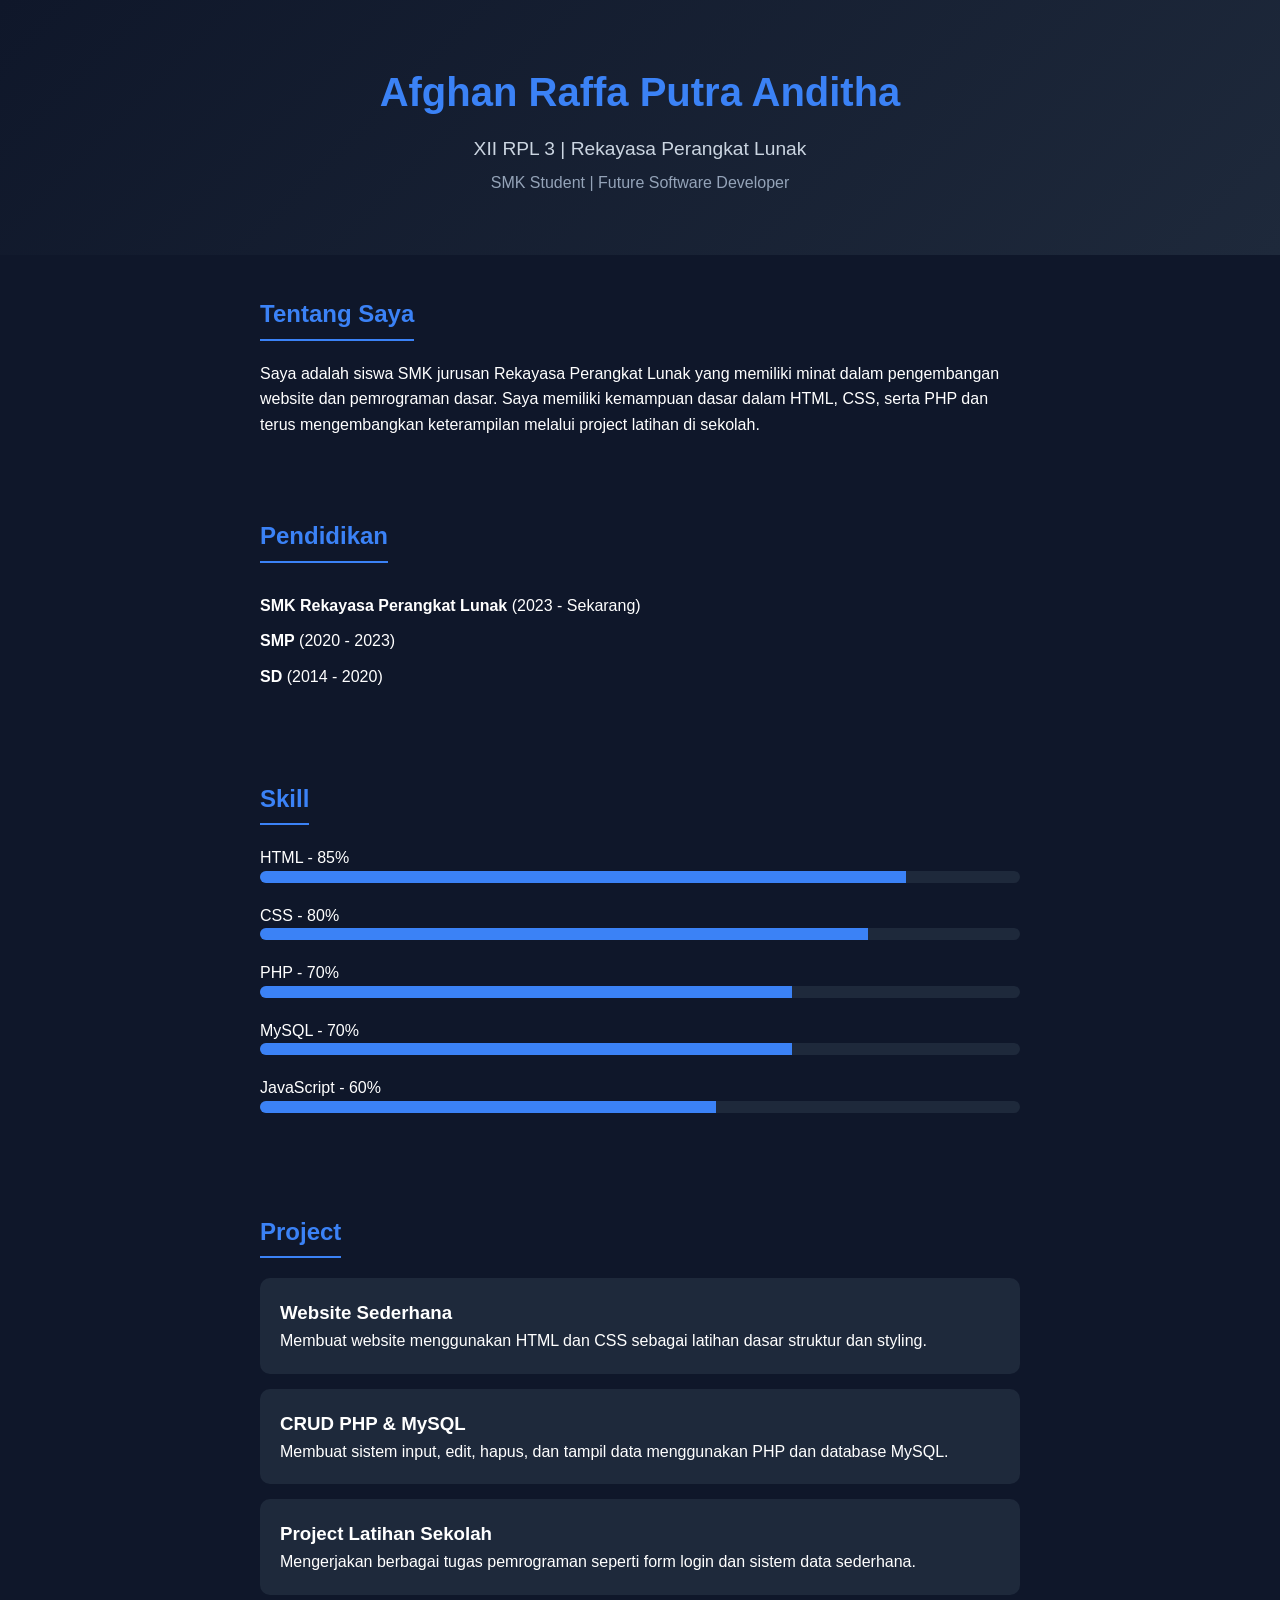
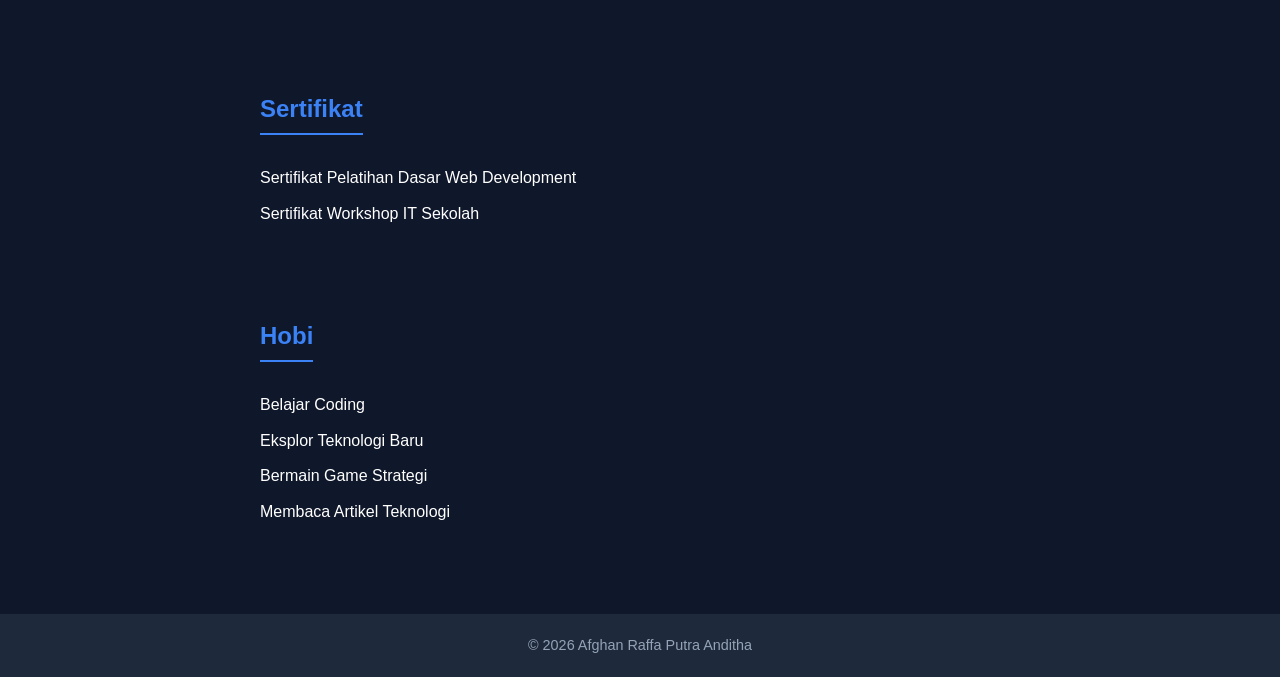
==== index.html @ 630cbb21 "initial commit" ====
<!DOCTYPE html>
<html lang="id">
<head>
    <meta charset="UTF-8">
    <meta name="viewport" content="width=device-width, initial-scale=1.0">
    <title>CV - Afghan Raffa Putra Anditha</title>
    <link rel="stylesheet" href="style.css">
</head>
<body>

    <!-- HERO SECTION -->
    <section class="hero">
        <h1>Afghan Raffa Putra Anditha</h1>
        <p class="subtitle">XII RPL 3 | Rekayasa Perangkat Lunak</p>
        <p class="tagline">SMK Student | Future Software Developer</p>
    </section>

    <!-- PROFIL -->
    <section class="section">
        <h2>Tentang Saya</h2>
        <p>
            Saya adalah siswa SMK jurusan Rekayasa Perangkat Lunak yang memiliki minat 
            dalam pengembangan website dan pemrograman dasar. Saya memiliki kemampuan 
            dasar dalam HTML, CSS, serta PHP dan terus mengembangkan keterampilan 
            melalui project latihan di sekolah.
        </p>
    </section>

    <!-- PENDIDIKAN -->
    <section class="section">
        <h2>Pendidikan</h2>
        <ul class="list">
            <li><strong>SMK Rekayasa Perangkat Lunak</strong> (2023 - Sekarang)</li>
            <li><strong>SMP</strong> (2020 - 2023)</li>
            <li><strong>SD</strong> (2014 - 2020)</li>
        </ul>
    </section>

    <!-- SKILL -->
    <section class="section">
        <h2>Skill</h2>

        <div class="skill">
            <p>HTML - 85%</p>
            <div class="progress">
                <div class="progress-bar" style="width: 85%;"></div>
            </div>
        </div>

        <div class="skill">
            <p>CSS - 80%</p>
            <div class="progress">
                <div class="progress-bar" style="width: 80%;"></div>
            </div>
        </div>

        <div class="skill">
            <p>PHP - 70%</p>
            <div class="progress">
                <div class="progress-bar" style="width: 70%;"></div>
            </div>
        </div>

        <div class="skill">
            <p>MySQL - 70%</p>
            <div class="progress">
                <div class="progress-bar" style="width: 70%;"></div>
            </div>
        </div>

        <div class="skill">
            <p>JavaScript - 60%</p>
            <div class="progress">
                <div class="progress-bar" style="width: 60%;"></div>
            </div>
        </div>
    </section>

    <!-- PROJECT -->
    <section class="section">
        <h2>Project</h2>

        <div class="card">
            <h3>Website Sederhana</h3>
            <p>Membuat website menggunakan HTML dan CSS sebagai latihan dasar struktur dan styling.</p>
        </div>

        <div class="card">
            <h3>CRUD PHP & MySQL</h3>
            <p>Membuat sistem input, edit, hapus, dan tampil data menggunakan PHP dan database MySQL.</p>
        </div>

        <div class="card">
            <h3>Project Latihan Sekolah</h3>
            <p>Mengerjakan berbagai tugas pemrograman seperti form login dan sistem data sederhana.</p>
        </div>
    </section>

    <!-- SERTIFIKAT -->
    <section class="section">
        <h2>Sertifikat</h2>
        <ul class="list">
            <li>Sertifikat Pelatihan Dasar Web Development</li>
            <li>Sertifikat Workshop IT Sekolah</li>
        </ul>
    </section>

    <!-- HOBI -->
    <section class="section">
        <h2>Hobi</h2>
        <ul class="list">
            <li>Belajar Coding</li>
            <li>Eksplor Teknologi Baru</li>
            <li>Bermain Game Strategi</li>
            <li>Membaca Artikel Teknologi</li>
        </ul>
    </section>

    <footer>
        <p>© 2026 Afghan Raffa Putra Anditha</p>
    </footer>

</body>
</html>
---- style.css ----
* {
    margin: 0;
    padding: 0;
    box-sizing: border-box;
    font-family: 'Segoe UI', sans-serif;
}

body {
    background-color: #0f172a;
    color: white;
    line-height: 1.6;
}

.hero {
    text-align: center;
    padding: 60px 20px;
    background: linear-gradient(135deg, #0f172a, #1e293b);
}

.hero h1 {
    font-size: 2.5rem;
    color: #3b82f6;
}

.subtitle {
    margin-top: 10px;
    font-size: 1.2rem;
    color: #cbd5e1;
}

.tagline {
    margin-top: 5px;
    font-size: 1rem;
    color: #94a3b8;
}

.section {
    padding: 40px 20px;
    max-width: 800px;
    margin: auto;
}

.section h2 {
    margin-bottom: 20px;
    color: #3b82f6;
    border-bottom: 2px solid #3b82f6;
    display: inline-block;
    padding-bottom: 5px;
}

.list {
    list-style: none;
    margin-top: 10px;
}

.list li {
    margin-bottom: 10px;
}

.skill {
    margin-bottom: 20px;
}

.progress {
    background-color: #1e293b;
    border-radius: 10px;
    overflow: hidden;
    height: 12px;
}

.progress-bar {
    height: 12px;
    background-color: #3b82f6;
    transition: width 1s ease-in-out;
}

.card {
    background-color: #1e293b;
    padding: 20px;
    border-radius: 10px;
    margin-bottom: 15px;
    transition: transform 0.3s ease, box-shadow 0.3s ease;
}

.card:hover {
    transform: translateY(-5px);
    box-shadow: 0 0 15px #3b82f6;
}

footer {
    text-align: center;
    padding: 20px;
    background-color: #1e293b;
    margin-top: 40px;
    font-size: 0.9rem;
    color: #94a3b8;
}

/* Responsive */
@media (max-width: 600px) {
    .hero h1 {
        font-size: 1.8rem;
    }

    .section {
        padding: 30px 15px;
    }
}
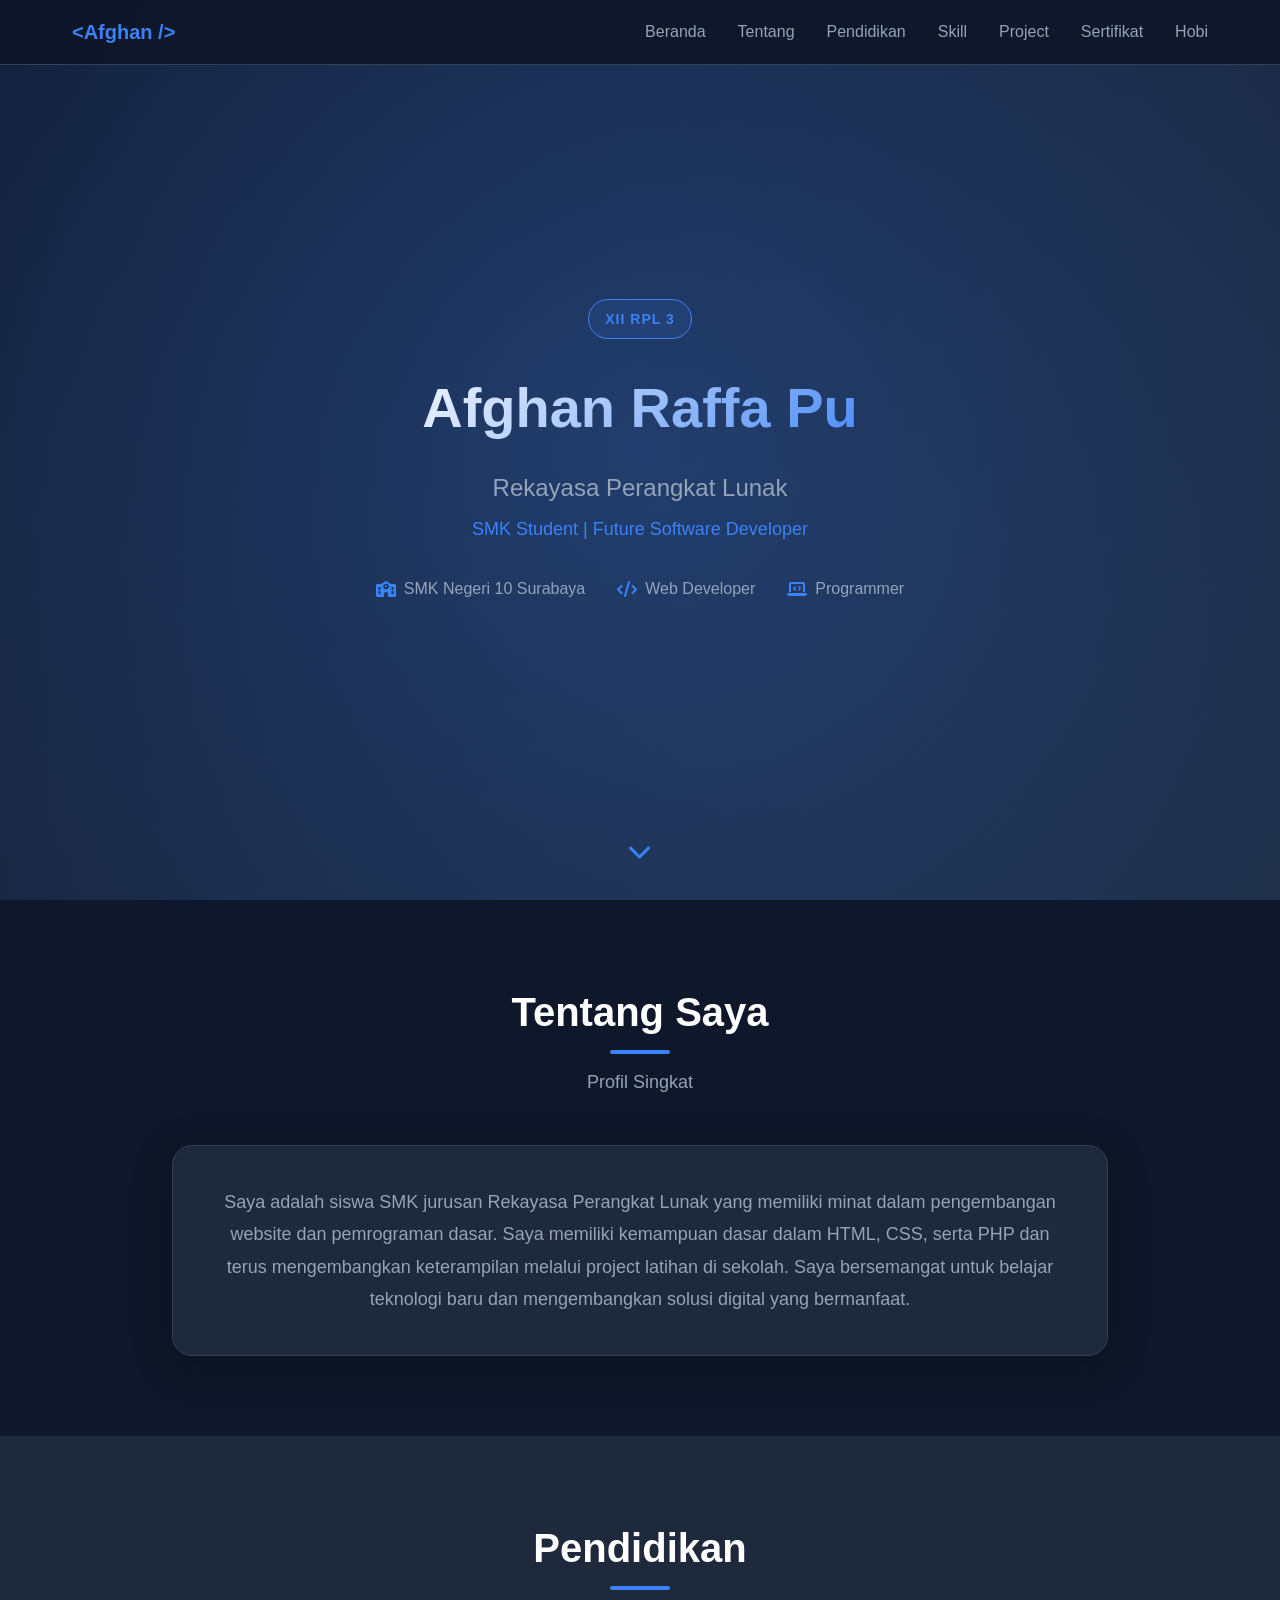
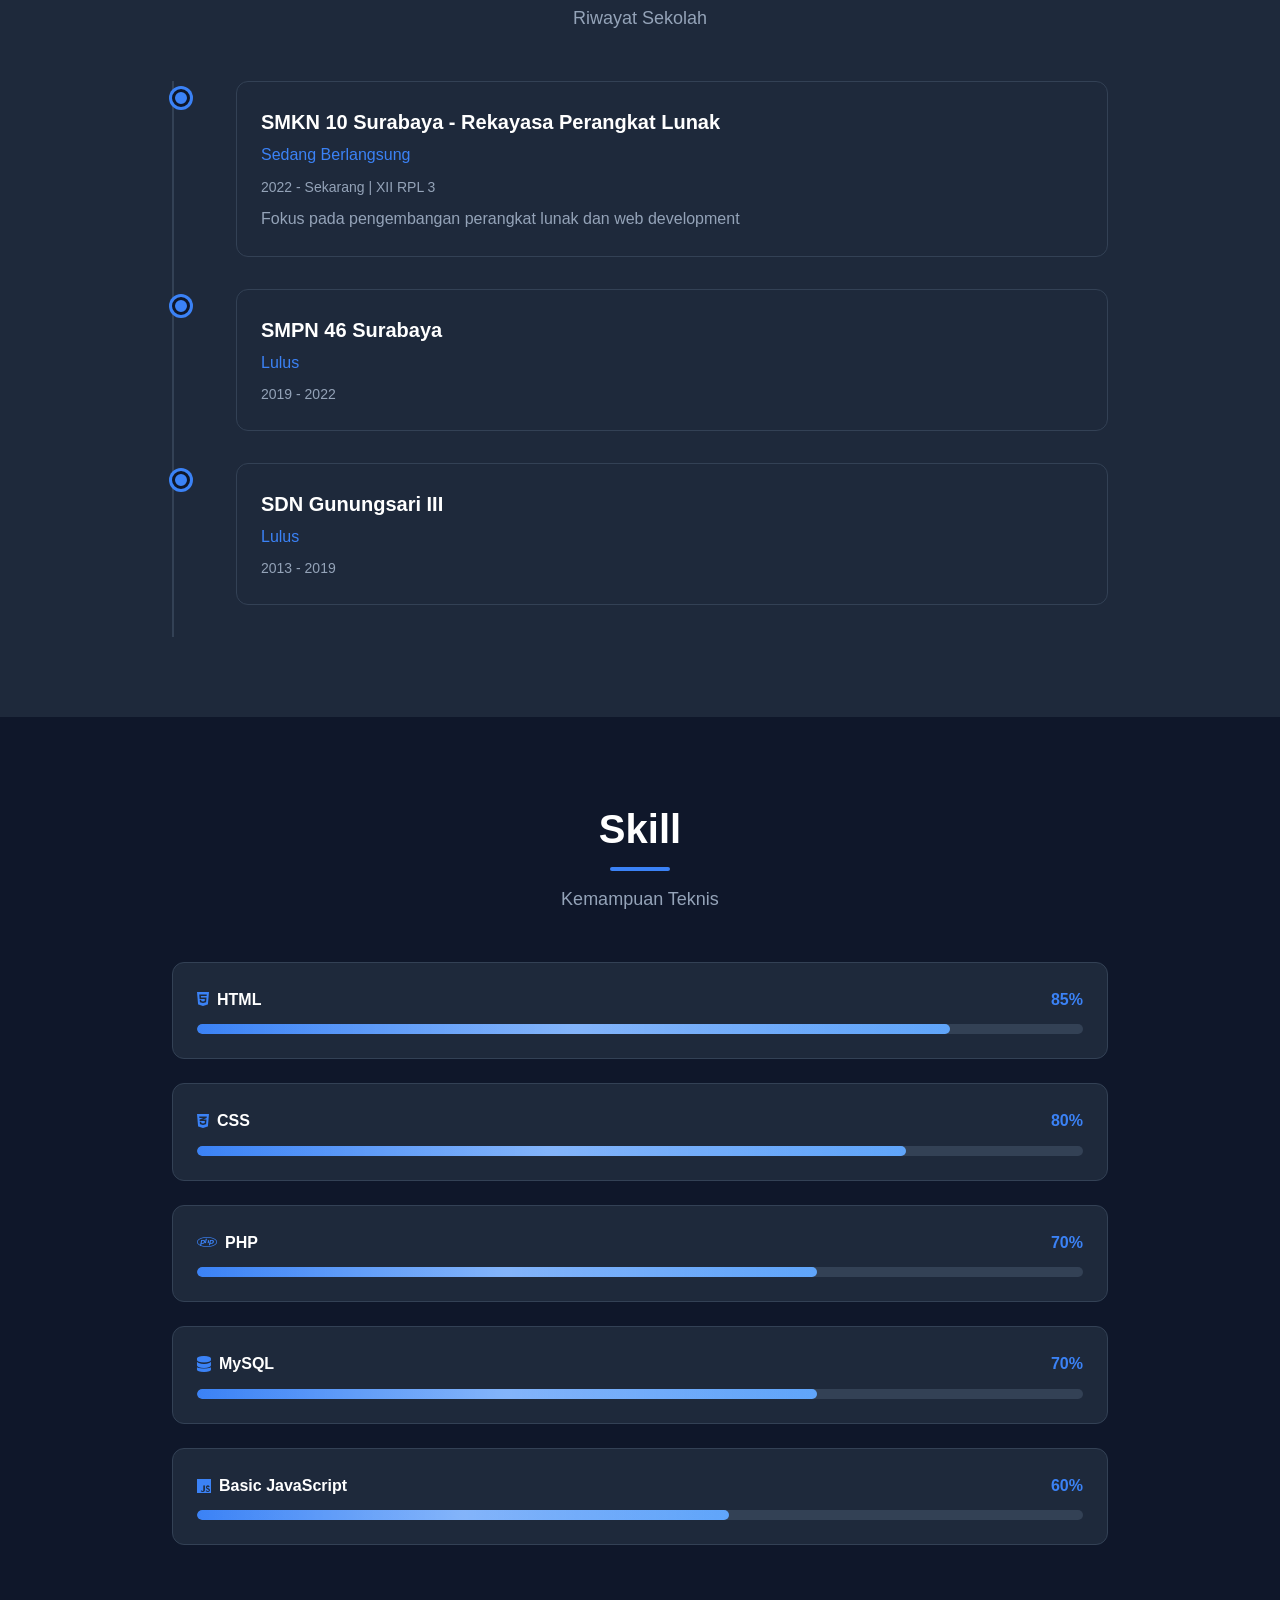
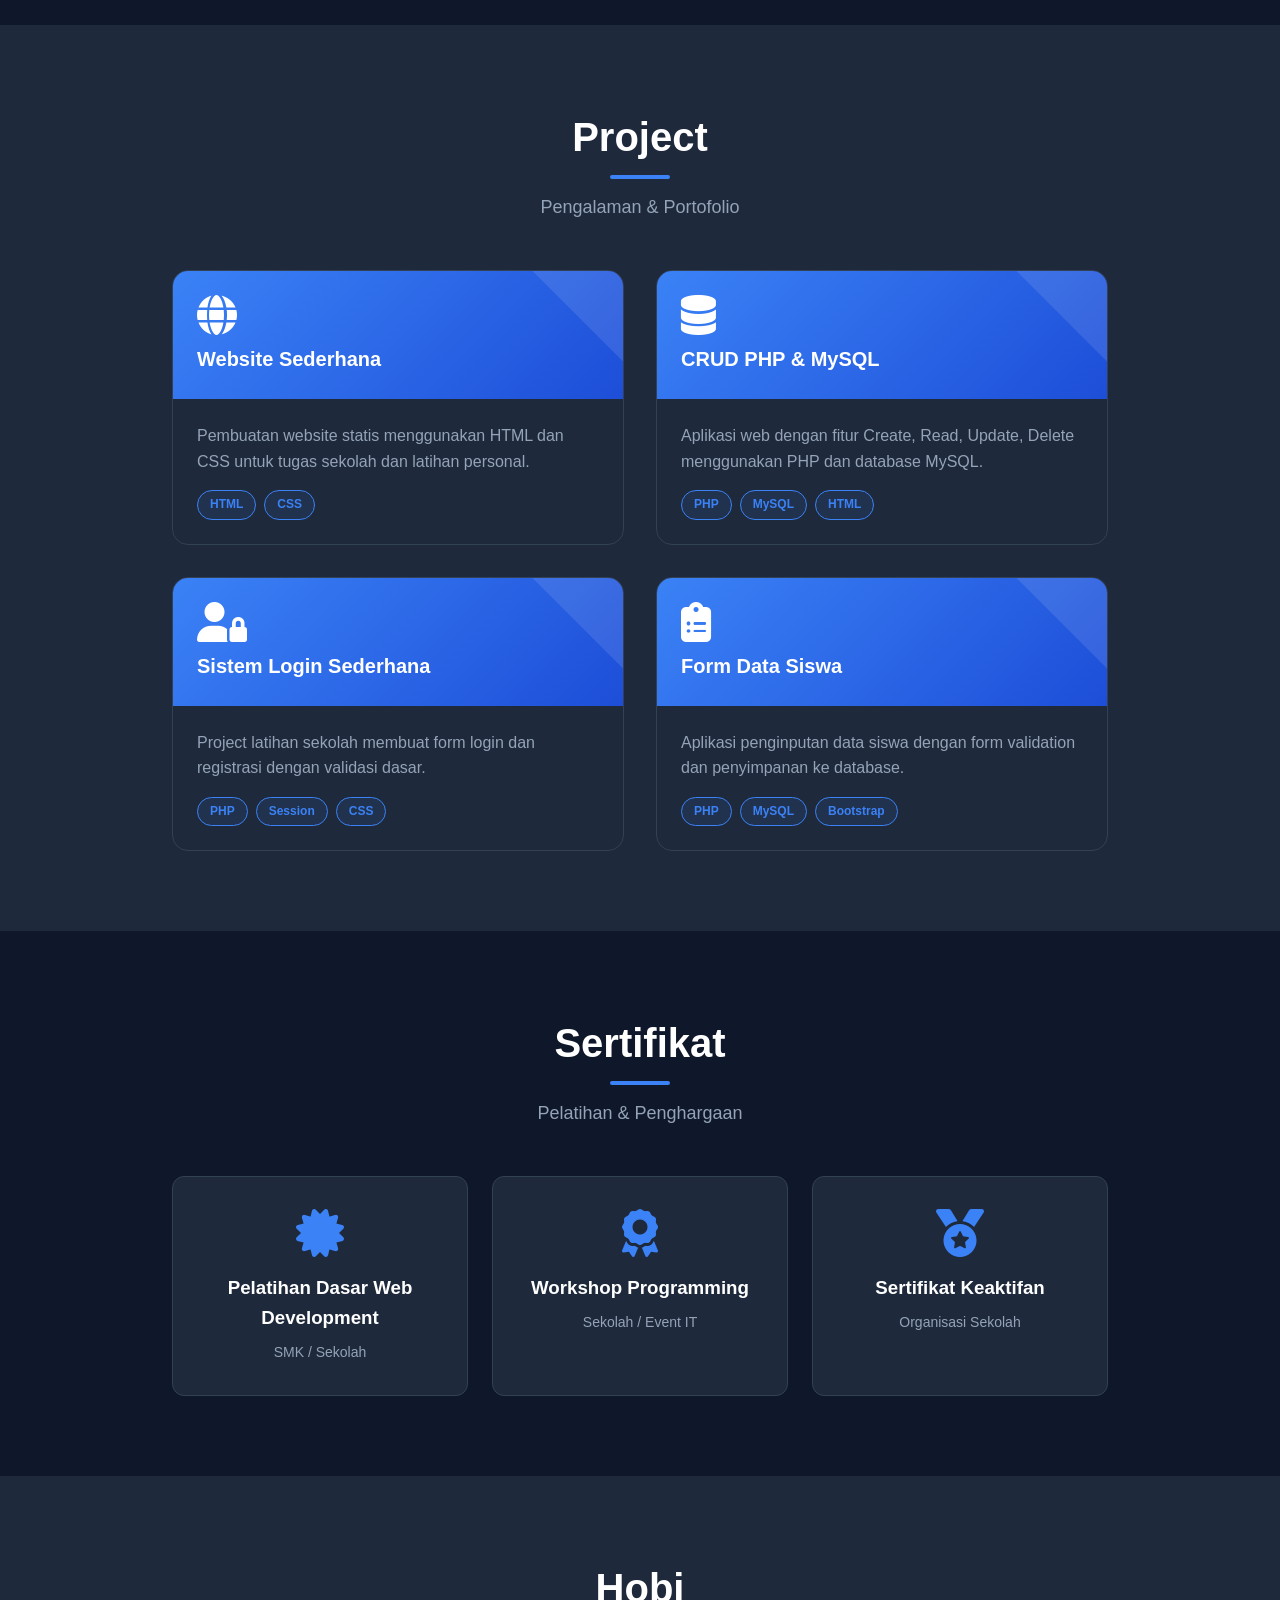
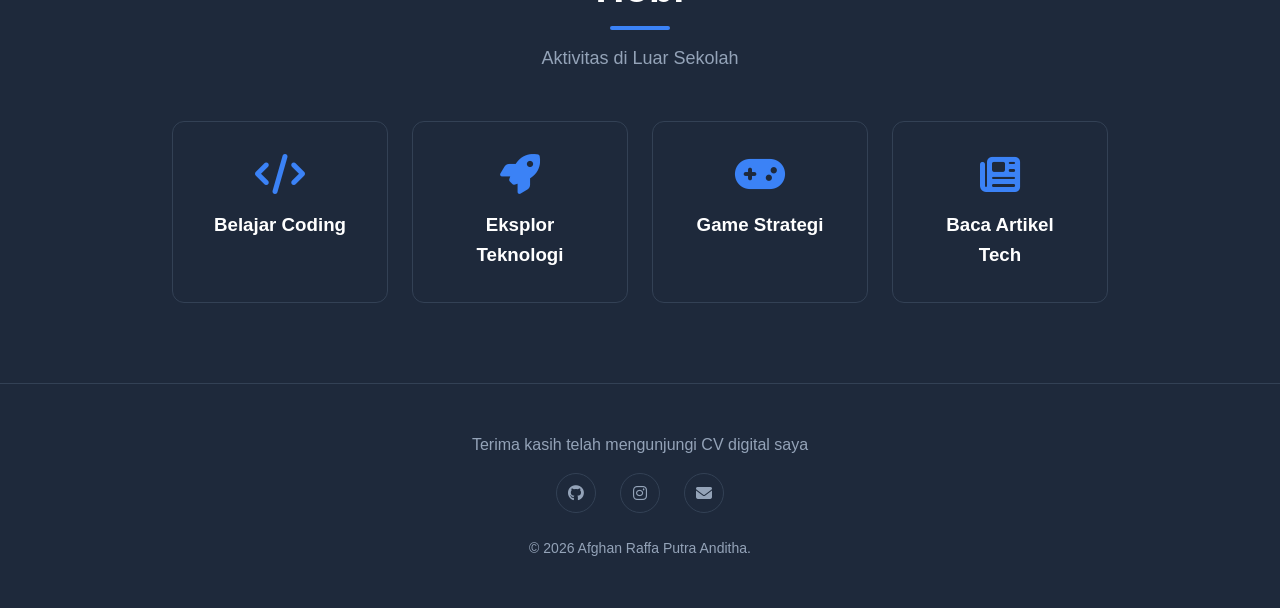
==== commit 3ea26170: "mengubah nama afgan.html to index.html" ====
--- a/index.html
+++ b/index.html
@@ -1,124 +1,1106 @@
 <!DOCTYPE html>
-<html lang="id">
+<html lang="id" class="scroll-smooth">
 <head>
     <meta charset="UTF-8">
     <meta name="viewport" content="width=device-width, initial-scale=1.0">
-    <title>CV - Afghan Raffa Putra Anditha</title>
-    <link rel="stylesheet" href="style.css">
+    <title>CV - Afghan Raffa Putra Anditha | SMK RPL</title>
+    <link href="https://fonts.googleapis.com/css2?family=Inter:wght@300;400;500;600;700&family=Poppins:wght@300;400;500;600;700&display=swap" rel="stylesheet">
+    <link rel="stylesheet" href="https://cdnjs.cloudflare.com/ajax/libs/font-awesome/6.4.0/css/all.min.css">
+    <style>
+        :root {
+            --bg-primary: #0f172a;
+            --bg-secondary: #1e293b;
+            --accent: #3b82f6;
+            --accent-glow: rgba(59, 130, 246, 0.3);
+            --text-primary: #ffffff;
+            --text-secondary: #94a3b8;
+            --card-bg: #1e293b;
+            --border: #334155;
+        }
+
+        * {
+            margin: 0;
+            padding: 0;
+            box-sizing: border-box;
+        }
+
+        body {
+            font-family: 'Inter', 'Poppins', sans-serif;
+            background-color: var(--bg-primary);
+            color: var(--text-primary);
+            line-height: 1.6;
+            overflow-x: hidden;
+        }
+
+        /* Navigation */
+        nav {
+            position: fixed;
+            top: 0;
+            width: 100%;
+            background: rgba(15, 23, 42, 0.95);
+            backdrop-filter: blur(10px);
+            z-index: 1000;
+            padding: 1rem 0;
+            border-bottom: 1px solid var(--border);
+            transition: all 0.3s ease;
+        }
+
+        nav .container {
+            max-width: 1200px;
+            margin: 0 auto;
+            padding: 0 2rem;
+            display: flex;
+            justify-content: space-between;
+            align-items: center;
+        }
+
+        .logo {
+            font-weight: 700;
+            font-size: 1.25rem;
+            color: var(--accent);
+            text-decoration: none;
+        }
+
+        .nav-links {
+            display: flex;
+            gap: 2rem;
+            list-style: none;
+        }
+
+        .nav-links a {
+            color: var(--text-secondary);
+            text-decoration: none;
+            font-weight: 500;
+            transition: color 0.3s ease;
+            position: relative;
+        }
+
+        .nav-links a:hover {
+            color: var(--accent);
+        }
+
+        .nav-links a::after {
+            content: '';
+            position: absolute;
+            bottom: -5px;
+            left: 0;
+            width: 0;
+            height: 2px;
+            background: var(--accent);
+            transition: width 0.3s ease;
+        }
+
+        .nav-links a:hover::after {
+            width: 100%;
+        }
+
+        .mobile-menu {
+            display: none;
+            font-size: 1.5rem;
+            cursor: pointer;
+            color: var(--text-primary);
+        }
+
+        /* Container */
+        .container {
+            max-width: 1000px;
+            margin: 0 auto;
+            padding: 0 2rem;
+        }
+
+        /* Sections */
+        section {
+            padding: 5rem 0;
+            position: relative;
+        }
+
+        /* Hero Section */
+        #hero {
+            min-height: 100vh;
+            display: flex;
+            align-items: center;
+            justify-content: center;
+            text-align: center;
+            background: linear-gradient(135deg, var(--bg-primary) 0%, #1e293b 100%);
+            position: relative;
+            overflow: hidden;
+        }
+
+        #hero::before {
+            content: '';
+            position: absolute;
+            top: -50%;
+            left: -50%;
+            width: 200%;
+            height: 200%;
+            background: radial-gradient(circle, var(--accent-glow) 0%, transparent 70%);
+            animation: pulse 4s ease-in-out infinite;
+        }
+
+        @keyframes pulse {
+            0%, 100% { transform: scale(1); opacity: 0.5; }
+            50% { transform: scale(1.1); opacity: 0.3; }
+        }
+
+        .hero-content {
+            position: relative;
+            z-index: 1;
+        }
+
+        .hero-badge {
+            display: inline-block;
+            background: rgba(59, 130, 246, 0.1);
+            border: 1px solid var(--accent);
+            color: var(--accent);
+            padding: 0.5rem 1rem;
+            border-radius: 50px;
+            font-size: 0.875rem;
+            font-weight: 600;
+            margin-bottom: 1.5rem;
+            text-transform: uppercase;
+            letter-spacing: 1px;
+        }
+
+        .hero-title {
+            font-size: 3.5rem;
+            font-weight: 700;
+            margin-bottom: 1rem;
+            background: linear-gradient(135deg, #ffffff 0%, var(--accent) 100%);
+            -webkit-background-clip: text;
+            -webkit-text-fill-color: transparent;
+            background-clip: text;
+            animation: fadeInUp 1s ease;
+        }
+
+        .hero-subtitle {
+            font-size: 1.5rem;
+            color: var(--text-secondary);
+            margin-bottom: 0.5rem;
+            animation: fadeInUp 1s ease 0.2s both;
+        }
+
+        .hero-tagline {
+            font-size: 1.125rem;
+            color: var(--accent);
+            font-weight: 500;
+            margin-bottom: 2rem;
+            animation: fadeInUp 1s ease 0.4s both;
+        }
+
+        .hero-info {
+            display: flex;
+            justify-content: center;
+            gap: 2rem;
+            flex-wrap: wrap;
+            animation: fadeInUp 1s ease 0.6s both;
+        }
+
+        .hero-info-item {
+            display: flex;
+            align-items: center;
+            gap: 0.5rem;
+            color: var(--text-secondary);
+        }
+
+        .hero-info-item i {
+            color: var(--accent);
+        }
+
+        .scroll-indicator {
+            position: absolute;
+            bottom: 2rem;
+            left: 50%;
+            transform: translateX(-50%);
+            animation: bounce 2s infinite;
+        }
+
+        .scroll-indicator i {
+            color: var(--accent);
+            font-size: 1.5rem;
+        }
+
+        @keyframes bounce {
+            0%, 20%, 50%, 80%, 100% { transform: translateX(-50%) translateY(0); }
+            40% { transform: translateX(-50%) translateY(-10px); }
+            60% { transform: translateX(-50%) translateY(-5px); }
+        }
+
+        @keyframes fadeInUp {
+            from {
+                opacity: 0;
+                transform: translateY(30px);
+            }
+            to {
+                opacity: 1;
+                transform: translateY(0);
+            }
+        }
+
+        /* Section Headers */
+        .section-header {
+            text-align: center;
+            margin-bottom: 3rem;
+        }
+
+        .section-title {
+            font-size: 2.5rem;
+            font-weight: 700;
+            margin-bottom: 0.5rem;
+            position: relative;
+            display: inline-block;
+        }
+
+        .section-title::after {
+            content: '';
+            position: absolute;
+            bottom: -10px;
+            left: 50%;
+            transform: translateX(-50%);
+            width: 60px;
+            height: 4px;
+            background: var(--accent);
+            border-radius: 2px;
+        }
+
+        .section-subtitle {
+            color: var(--text-secondary);
+            font-size: 1.125rem;
+            margin-top: 1rem;
+        }
+
+        /* About Section */
+        .about-content {
+            background: var(--card-bg);
+            padding: 2.5rem;
+            border-radius: 20px;
+            border: 1px solid var(--border);
+            box-shadow: 0 10px 40px rgba(0, 0, 0, 0.3);
+            transition: transform 0.3s ease, box-shadow 0.3s ease;
+        }
+
+        .about-content:hover {
+            transform: translateY(-5px);
+            box-shadow: 0 20px 60px rgba(59, 130, 246, 0.1);
+        }
+
+        .about-text {
+            font-size: 1.125rem;
+            line-height: 1.8;
+            color: var(--text-secondary);
+            text-align: center;
+        }
+
+        /* Timeline */
+        .timeline {
+            position: relative;
+            padding-left: 2rem;
+        }
+
+        .timeline::before {
+            content: '';
+            position: absolute;
+            left: 0;
+            top: 0;
+            height: 100%;
+            width: 2px;
+            background: var(--border);
+        }
+
+        .timeline-item {
+            position: relative;
+            padding-bottom: 2rem;
+            padding-left: 2rem;
+        }
+
+        .timeline-item::before {
+            content: '';
+            position: absolute;
+            left: -2rem;
+            top: 0.5rem;
+            width: 12px;
+            height: 12px;
+            border-radius: 50%;
+            background: var(--accent);
+            border: 3px solid var(--bg-primary);
+            box-shadow: 0 0 0 3px var(--accent);
+        }
+
+        .timeline-content {
+            background: var(--card-bg);
+            padding: 1.5rem;
+            border-radius: 12px;
+            border: 1px solid var(--border);
+            transition: all 0.3s ease;
+        }
+
+        .timeline-content:hover {
+            border-color: var(--accent);
+            transform: translateX(10px);
+        }
+
+        .timeline-title {
+            font-size: 1.25rem;
+            font-weight: 600;
+            margin-bottom: 0.25rem;
+            color: var(--text-primary);
+        }
+
+        .timeline-subtitle {
+            color: var(--accent);
+            font-weight: 500;
+            margin-bottom: 0.5rem;
+        }
+
+        .timeline-date {
+            color: var(--text-secondary);
+            font-size: 0.875rem;
+        }
+
+        /* Skills */
+        .skills-grid {
+            display: grid;
+            gap: 1.5rem;
+        }
+
+        .skill-item {
+            background: var(--card-bg);
+            padding: 1.5rem;
+            border-radius: 12px;
+            border: 1px solid var(--border);
+            transition: all 0.3s ease;
+        }
+
+        .skill-item:hover {
+            border-color: var(--accent);
+            transform: translateX(5px);
+        }
+
+        .skill-header {
+            display: flex;
+            justify-content: space-between;
+            margin-bottom: 0.75rem;
+        }
+
+        .skill-name {
+            font-weight: 600;
+            display: flex;
+            align-items: center;
+            gap: 0.5rem;
+        }
+
+        .skill-name i {
+            color: var(--accent);
+        }
+
+        .skill-percent {
+            color: var(--accent);
+            font-weight: 700;
+        }
+
+        .progress-bar {
+            height: 10px;
+            background: #334155;
+            border-radius: 5px;
+            overflow: hidden;
+            position: relative;
+        }
+
+        .progress-fill {
+            height: 100%;
+            background: linear-gradient(90deg, var(--accent), #60a5fa);
+            border-radius: 5px;
+            width: 0;
+            transition: width 1.5s ease;
+            position: relative;
+            overflow: hidden;
+        }
+
+        .progress-fill::after {
+            content: '';
+            position: absolute;
+            top: 0;
+            left: 0;
+            bottom: 0;
+            right: 0;
+            background: linear-gradient(
+                90deg,
+                transparent,
+                rgba(255, 255, 255, 0.3),
+                transparent
+            );
+            animation: shimmer 2s infinite;
+        }
+
+        @keyframes shimmer {
+            0% { transform: translateX(-100%); }
+            100% { transform: translateX(100%); }
+        }
+
+        /* Projects */
+        .projects-grid {
+            display: grid;
+            grid-template-columns: repeat(auto-fit, minmax(300px, 1fr));
+            gap: 2rem;
+        }
+
+        .project-card {
+            background: var(--card-bg);
+            border-radius: 16px;
+            overflow: hidden;
+            border: 1px solid var(--border);
+            transition: all 0.3s ease;
+            position: relative;
+        }
+
+        .project-card:hover {
+            transform: translateY(-10px);
+            border-color: var(--accent);
+            box-shadow: 0 20px 40px rgba(59, 130, 246, 0.2);
+        }
+
+        .project-header {
+            padding: 1.5rem;
+            background: linear-gradient(135deg, var(--accent) 0%, #1d4ed8 100%);
+            position: relative;
+            overflow: hidden;
+        }
+
+        .project-header::before {
+            content: '';
+            position: absolute;
+            top: -50%;
+            right: -50%;
+            width: 100%;
+            height: 100%;
+            background: rgba(255, 255, 255, 0.1);
+            transform: rotate(45deg);
+        }
+
+        .project-icon {
+            font-size: 2.5rem;
+            color: white;
+            margin-bottom: 0.5rem;
+        }
+
+        .project-title {
+            font-size: 1.25rem;
+            font-weight: 700;
+            color: white;
+            position: relative;
+            z-index: 1;
+        }
+
+        .project-body {
+            padding: 1.5rem;
+        }
+
+        .project-desc {
+            color: var(--text-secondary);
+            margin-bottom: 1rem;
+            line-height: 1.6;
+        }
+
+        .project-tech {
+            display: flex;
+            flex-wrap: wrap;
+            gap: 0.5rem;
+        }
+
+        .tech-tag {
+            background: rgba(59, 130, 246, 0.1);
+            color: var(--accent);
+            padding: 0.25rem 0.75rem;
+            border-radius: 50px;
+            font-size: 0.75rem;
+            font-weight: 600;
+            border: 1px solid var(--accent);
+        }
+
+        /* Certificates */
+        .cert-grid {
+            display: grid;
+            grid-template-columns: repeat(auto-fit, minmax(250px, 1fr));
+            gap: 1.5rem;
+        }
+
+        .cert-card {
+            background: var(--card-bg);
+            padding: 2rem;
+            border-radius: 12px;
+            border: 1px solid var(--border);
+            text-align: center;
+            transition: all 0.3s ease;
+            position: relative;
+            overflow: hidden;
+        }
+
+        .cert-card::before {
+            content: '';
+            position: absolute;
+            top: 0;
+            left: 0;
+            width: 100%;
+            height: 4px;
+            background: var(--accent);
+            transform: scaleX(0);
+            transition: transform 0.3s ease;
+        }
+
+        .cert-card:hover::before {
+            transform: scaleX(1);
+        }
+
+        .cert-card:hover {
+            transform: translateY(-5px);
+            border-color: var(--accent);
+        }
+
+        .cert-icon {
+            font-size: 3rem;
+            color: var(--accent);
+            margin-bottom: 1rem;
+        }
+
+        .cert-title {
+            font-weight: 600;
+            margin-bottom: 0.5rem;
+        }
+
+        .cert-issuer {
+            color: var(--text-secondary);
+            font-size: 0.875rem;
+        }
+
+        /* Hobbies */
+        .hobbies-grid {
+            display: grid;
+            grid-template-columns: repeat(auto-fit, minmax(200px, 1fr));
+            gap: 1.5rem;
+        }
+
+        .hobby-item {
+            background: var(--card-bg);
+            padding: 2rem;
+            border-radius: 12px;
+            text-align: center;
+            border: 1px solid var(--border);
+            transition: all 0.3s ease;
+        }
+
+        .hobby-item:hover {
+            background: var(--accent);
+            transform: scale(1.05);
+            border-color: var(--accent);
+        }
+
+        .hobby-item:hover .hobby-icon,
+        .hobby-item:hover .hobby-name {
+            color: white;
+        }
+
+        .hobby-icon {
+            font-size: 2.5rem;
+            color: var(--accent);
+            margin-bottom: 1rem;
+            transition: color 0.3s ease;
+        }
+
+        .hobby-name {
+            font-weight: 600;
+            transition: color 0.3s ease;
+        }
+
+        /* Footer */
+        footer {
+            background: var(--bg-secondary);
+            padding: 3rem 0;
+            text-align: center;
+            border-top: 1px solid var(--border);
+        }
+
+        .footer-text {
+            color: var(--text-secondary);
+            margin-bottom: 1rem;
+        }
+
+        .footer-social {
+            display: flex;
+            justify-content: center;
+            gap: 1.5rem;
+            margin-bottom: 1.5rem;
+        }
+
+        .social-link {
+            width: 40px;
+            height: 40px;
+            border-radius: 50%;
+            background: var(--card-bg);
+            display: flex;
+            align-items: center;
+            justify-content: center;
+            color: var(--text-secondary);
+            text-decoration: none;
+            border: 1px solid var(--border);
+            transition: all 0.3s ease;
+        }
+
+        .social-link:hover {
+            background: var(--accent);
+            color: white;
+            border-color: var(--accent);
+            transform: translateY(-3px);
+        }
+
+        .copyright {
+            color: var(--text-secondary);
+            font-size: 0.875rem;
+        }
+
+        /* Responsive */
+        @media (max-width: 768px) {
+            .nav-links {
+                display: none;
+                position: absolute;
+                top: 100%;
+                left: 0;
+                width: 100%;
+                background: var(--bg-primary);
+                flex-direction: column;
+                padding: 1rem;
+                border-top: 1px solid var(--border);
+            }
+
+            .nav-links.active {
+                display: flex;
+            }
+
+            .mobile-menu {
+                display: block;
+            }
+
+            .hero-title {
+                font-size: 2.5rem;
+            }
+
+            .hero-subtitle {
+                font-size: 1.25rem;
+            }
+
+            .section-title {
+                font-size: 2rem;
+            }
+
+            .projects-grid {
+                grid-template-columns: 1fr;
+            }
+
+            .timeline {
+                padding-left: 1rem;
+            }
+
+            .timeline-item {
+                padding-left: 1rem;
+            }
+
+            .timeline-item::before {
+                left: -1.25rem;
+            }
+        }
+
+        /* Animations on scroll */
+        .fade-in {
+            opacity: 0;
+            transform: translateY(30px);
+            transition: opacity 0.6s ease, transform 0.6s ease;
+        }
+
+        .fade-in.visible {
+            opacity: 1;
+            transform: translateY(0);
+        }
+    </style>
 </head>
 <body>
 
-    <!-- HERO SECTION -->
-    <section class="hero">
-        <h1>Afghan Raffa Putra Anditha</h1>
-        <p class="subtitle">XII RPL 3 | Rekayasa Perangkat Lunak</p>
-        <p class="tagline">SMK Student | Future Software Developer</p>
-    </section>
-
-    <!-- PROFIL -->
-    <section class="section">
-        <h2>Tentang Saya</h2>
-        <p>
-            Saya adalah siswa SMK jurusan Rekayasa Perangkat Lunak yang memiliki minat 
-            dalam pengembangan website dan pemrograman dasar. Saya memiliki kemampuan 
-            dasar dalam HTML, CSS, serta PHP dan terus mengembangkan keterampilan 
-            melalui project latihan di sekolah.
-        </p>
-    </section>
-
-    <!-- PENDIDIKAN -->
-    <section class="section">
-        <h2>Pendidikan</h2>
-        <ul class="list">
-            <li><strong>SMK Rekayasa Perangkat Lunak</strong> (2023 - Sekarang)</li>
-            <li><strong>SMP</strong> (2020 - 2023)</li>
-            <li><strong>SD</strong> (2014 - 2020)</li>
-        </ul>
-    </section>
-
-    <!-- SKILL -->
-    <section class="section">
-        <h2>Skill</h2>
-
-        <div class="skill">
-            <p>HTML - 85%</p>
-            <div class="progress">
-                <div class="progress-bar" style="width: 85%;"></div>
+    <!-- Navigation -->
+    <nav id="navbar">
+        <div class="container">
+            <a href="#" class="logo">&lt;Afghan /&gt;</a>
+            <ul class="nav-links" id="navLinks">
+                <li><a href="#hero">Beranda</a></li>
+                <li><a href="#about">Tentang</a></li>
+                <li><a href="#education">Pendidikan</a></li>
+                <li><a href="#skills">Skill</a></li>
+                <li><a href="#projects">Project</a></li>
+                <li><a href="#certificates">Sertifikat</a></li>
+                <li><a href="#hobbies">Hobi</a></li>
+            </ul>
+            <div class="mobile-menu" id="mobileMenu">
+                <i class="fas fa-bars"></i>
             </div>
         </div>
-
-        <div class="skill">
-            <p>CSS - 80%</p>
-            <div class="progress">
-                <div class="progress-bar" style="width: 80%;"></div>
+    </nav>
+
+    <!-- Hero Section -->
+    <section id="hero">
+        <div class="hero-content">
+            <div class="hero-badge">XII RPL 3</div>
+            <h1 class="hero-title">Afghan Raffa Putra Anditha</h1>
+            <p class="hero-subtitle">Rekayasa Perangkat Lunak</p>
+            <p class="hero-tagline">SMK Student | Future Software Developer</p>
+            <div class="hero-info">
+                <div class="hero-info-item">
+                    <i class="fas fa-school"></i>
+                    <span>SMK Negeri 10 Surabaya</span>
+                </div>
+                <div class="hero-info-item">
+                    <i class="fas fa-code"></i>
+                    <span>Web Developer</span>
+                </div>
+                <div class="hero-info-item">
+                    <i class="fas fa-laptop-code"></i>
+                    <span>Programmer</span>
+                </div>
             </div>
         </div>
-
-        <div class="skill">
-            <p>PHP - 70%</p>
-            <div class="progress">
-                <div class="progress-bar" style="width: 70%;"></div>
-            </div>
-        </div>
-
-        <div class="skill">
-            <p>MySQL - 70%</p>
-            <div class="progress">
-                <div class="progress-bar" style="width: 70%;"></div>
-            </div>
-        </div>
-
-        <div class="skill">
-            <p>JavaScript - 60%</p>
-            <div class="progress">
-                <div class="progress-bar" style="width: 60%;"></div>
-            </div>
+        <div class="scroll-indicator">
+            <i class="fas fa-chevron-down"></i>
         </div>
     </section>
 
-    <!-- PROJECT -->
-    <section class="section">
-        <h2>Project</h2>
-
-        <div class="card">
-            <h3>Website Sederhana</h3>
-            <p>Membuat website menggunakan HTML dan CSS sebagai latihan dasar struktur dan styling.</p>
-        </div>
-
-        <div class="card">
-            <h3>CRUD PHP & MySQL</h3>
-            <p>Membuat sistem input, edit, hapus, dan tampil data menggunakan PHP dan database MySQL.</p>
-        </div>
-
-        <div class="card">
-            <h3>Project Latihan Sekolah</h3>
-            <p>Mengerjakan berbagai tugas pemrograman seperti form login dan sistem data sederhana.</p>
+    <!-- About Section -->
+    <section id="about">
+        <div class="container">
+            <div class="section-header fade-in">
+                <h2 class="section-title">Tentang Saya</h2>
+                <p class="section-subtitle">Profil Singkat</p>
+            </div>
+            <div class="about-content fade-in">
+                <p class="about-text">
+                    Saya adalah siswa SMK jurusan Rekayasa Perangkat Lunak yang memiliki minat dalam pengembangan website dan pemrograman dasar. Saya memiliki kemampuan dasar dalam HTML, CSS, serta PHP dan terus mengembangkan keterampilan melalui project latihan di sekolah. Saya bersemangat untuk belajar teknologi baru dan mengembangkan solusi digital yang bermanfaat.
+                </p>
+            </div>
         </div>
     </section>
 
-    <!-- SERTIFIKAT -->
-    <section class="section">
-        <h2>Sertifikat</h2>
-        <ul class="list">
-            <li>Sertifikat Pelatihan Dasar Web Development</li>
-            <li>Sertifikat Workshop IT Sekolah</li>
-        </ul>
+    <!-- Education Section -->
+    <section id="education" style="background: var(--bg-secondary);">
+        <div class="container">
+            <div class="section-header fade-in">
+                <h2 class="section-title">Pendidikan</h2>
+                <p class="section-subtitle">Riwayat Sekolah</p>
+            </div>
+            <div class="timeline fade-in">
+                <div class="timeline-item">
+                    <div class="timeline-content">
+                        <h3 class="timeline-title">SMKN 10 Surabaya - Rekayasa Perangkat Lunak</h3>
+                        <p class="timeline-subtitle">Sedang Berlangsung</p>
+                        <p class="timeline-date">2022 - Sekarang | XII RPL 3</p>
+                        <p style="color: var(--text-secondary); margin-top: 0.5rem;">Fokus pada pengembangan perangkat lunak dan web development</p>
+                    </div>
+                </div>
+                <div class="timeline-item">
+                    <div class="timeline-content">
+                        <h3 class="timeline-title">SMPN 46 Surabaya</h3>
+                        <p class="timeline-subtitle">Lulus</p>
+                        <p class="timeline-date">2019 - 2022</p>
+                    </div>
+                </div>
+                <div class="timeline-item">
+                    <div class="timeline-content">
+                        <h3 class="timeline-title">SDN Gunungsari III</h3>
+                        <p class="timeline-subtitle">Lulus</p>
+                        <p class="timeline-date">2013 - 2019</p>
+                    </div>
+                </div>
+            </div>
+        </div>
     </section>
 
-    <!-- HOBI -->
-    <section class="section">
-        <h2>Hobi</h2>
-        <ul class="list">
-            <li>Belajar Coding</li>
-            <li>Eksplor Teknologi Baru</li>
-            <li>Bermain Game Strategi</li>
-            <li>Membaca Artikel Teknologi</li>
-        </ul>
+    <!-- Skills Section -->
+    <section id="skills">
+        <div class="container">
+            <div class="section-header fade-in">
+                <h2 class="section-title">Skill</h2>
+                <p class="section-subtitle">Kemampuan Teknis</p>
+            </div>
+            <div class="skills-grid fade-in">
+                <div class="skill-item">
+                    <div class="skill-header">
+                        <span class="skill-name"><i class="fab fa-html5"></i> HTML</span>
+                        <span class="skill-percent">85%</span>
+                    </div>
+                    <div class="progress-bar">
+                        <div class="progress-fill" data-width="85"></div>
+                    </div>
+                </div>
+                <div class="skill-item">
+                    <div class="skill-header">
+                        <span class="skill-name"><i class="fab fa-css3-alt"></i> CSS</span>
+                        <span class="skill-percent">80%</span>
+                    </div>
+                    <div class="progress-bar">
+                        <div class="progress-fill" data-width="80"></div>
+                    </div>
+                </div>
+                <div class="skill-item">
+                    <div class="skill-header">
+                        <span class="skill-name"><i class="fab fa-php"></i> PHP</span>
+                        <span class="skill-percent">70%</span>
+                    </div>
+                    <div class="progress-bar">
+                        <div class="progress-fill" data-width="70"></div>
+                    </div>
+                </div>
+                <div class="skill-item">
+                    <div class="skill-header">
+                        <span class="skill-name"><i class="fas fa-database"></i> MySQL</span>
+                        <span class="skill-percent">70%</span>
+                    </div>
+                    <div class="progress-bar">
+                        <div class="progress-fill" data-width="70"></div>
+                    </div>
+                </div>
+                <div class="skill-item">
+                    <div class="skill-header">
+                        <span class="skill-name"><i class="fab fa-js"></i> Basic JavaScript</span>
+                        <span class="skill-percent">60%</span>
+                    </div>
+                    <div class="progress-bar">
+                        <div class="progress-fill" data-width="60"></div>
+                    </div>
+                </div>
+            </div>
+        </div>
     </section>
 
+    <!-- Projects Section -->
+    <section id="projects" style="background: var(--bg-secondary);">
+        <div class="container">
+            <div class="section-header fade-in">
+                <h2 class="section-title">Project</h2>
+                <p class="section-subtitle">Pengalaman & Portofolio</p>
+            </div>
+            <div class="projects-grid fade-in">
+                <div class="project-card">
+                    <div class="project-header">
+                        <i class="fas fa-globe project-icon"></i>
+                        <h3 class="project-title">Website Sederhana</h3>
+                    </div>
+                    <div class="project-body">
+                        <p class="project-desc">Pembuatan website statis menggunakan HTML dan CSS untuk tugas sekolah dan latihan personal.</p>
+                        <div class="project-tech">
+                            <span class="tech-tag">HTML</span>
+                            <span class="tech-tag">CSS</span>
+                        </div>
+                    </div>
+                </div>
+                <div class="project-card">
+                    <div class="project-header">
+                        <i class="fas fa-database project-icon"></i>
+                        <h3 class="project-title">CRUD PHP & MySQL</h3>
+                    </div>
+                    <div class="project-body">
+                        <p class="project-desc">Aplikasi web dengan fitur Create, Read, Update, Delete menggunakan PHP dan database MySQL.</p>
+                        <div class="project-tech">
+                            <span class="tech-tag">PHP</span>
+                            <span class="tech-tag">MySQL</span>
+                            <span class="tech-tag">HTML</span>
+                        </div>
+                    </div>
+                </div>
+                <div class="project-card">
+                    <div class="project-header">
+                        <i class="fas fa-user-lock project-icon"></i>
+                        <h3 class="project-title">Sistem Login Sederhana</h3>
+                    </div>
+                    <div class="project-body">
+                        <p class="project-desc">Project latihan sekolah membuat form login dan registrasi dengan validasi dasar.</p>
+                        <div class="project-tech">
+                            <span class="tech-tag">PHP</span>
+                            <span class="tech-tag">Session</span>
+                            <span class="tech-tag">CSS</span>
+                        </div>
+                    </div>
+                </div>
+                <div class="project-card">
+                    <div class="project-header">
+                        <i class="fas fa-clipboard-list project-icon"></i>
+                        <h3 class="project-title">Form Data Siswa</h3>
+                    </div>
+                    <div class="project-body">
+                        <p class="project-desc">Aplikasi penginputan data siswa dengan form validation dan penyimpanan ke database.</p>
+                        <div class="project-tech">
+                            <span class="tech-tag">PHP</span>
+                            <span class="tech-tag">MySQL</span>
+                            <span class="tech-tag">Bootstrap</span>
+                        </div>
+                    </div>
+                </div>
+            </div>
+        </div>
+    </section>
+
+    <!-- Certificates Section -->
+    <section id="certificates">
+        <div class="container">
+            <div class="section-header fade-in">
+                <h2 class="section-title">Sertifikat</h2>
+                <p class="section-subtitle">Pelatihan & Penghargaan</p>
+            </div>
+            <div class="cert-grid fade-in">
+                <div class="cert-card">
+                    <i class="fas fa-certificate cert-icon"></i>
+                    <h3 class="cert-title">Pelatihan Dasar Web Development</h3>
+                    <p class="cert-issuer">SMK / Sekolah</p>
+                </div>
+                <div class="cert-card">
+                    <i class="fas fa-award cert-icon"></i>
+                    <h3 class="cert-title">Workshop Programming</h3>
+                    <p class="cert-issuer">Sekolah / Event IT</p>
+                </div>
+                <div class="cert-card">
+                    <i class="fas fa-medal cert-icon"></i>
+                    <h3 class="cert-title">Sertifikat Keaktifan</h3>
+                    <p class="cert-issuer">Organisasi Sekolah</p>
+                </div>
+            </div>
+        </div>
+    </section>
+
+    <!-- Hobbies Section -->
+    <section id="hobbies" style="background: var(--bg-secondary);">
+        <div class="container">
+            <div class="section-header fade-in">
+                <h2 class="section-title">Hobi</h2>
+                <p class="section-subtitle">Aktivitas di Luar Sekolah</p>
+            </div>
+            <div class="hobbies-grid fade-in">
+                <div class="hobby-item">
+                    <i class="fas fa-code hobby-icon"></i>
+                    <h3 class="hobby-name">Belajar Coding</h3>
+                </div>
+                <div class="hobby-item">
+                    <i class="fas fa-rocket hobby-icon"></i>
+                    <h3 class="hobby-name">Eksplor Teknologi</h3>
+                </div>
+                <div class="hobby-item">
+                    <i class="fas fa-gamepad hobby-icon"></i>
+                    <h3 class="hobby-name">Game Strategi</h3>
+                </div>
+                <div class="hobby-item">
+                    <i class="fas fa-newspaper hobby-icon"></i>
+                    <h3 class="hobby-name">Baca Artikel Tech</h3>
+                </div>
+            </div>
+        </div>
+    </section>
+
+    <!-- Footer -->
     <footer>
-        <p>© 2026 Afghan Raffa Putra Anditha</p>
+        <div class="container">
+            <p class="footer-text">Terima kasih telah mengunjungi CV digital saya</p>
+            <div class="footer-social">
+                <a href="#" class="social-link"><i class="fab fa-github"></i></a>
+                <a href="#" class="social-link"><i class="fab fa-instagram"></i></a>
+                <a href="#" class="social-link"><i class="fas fa-envelope"></i></a>
+            </div>
+            <p class="copyright">&copy; 2026 Afghan Raffa Putra Anditha.</p>
+        </div>
     </footer>
 
+    <script>
+        // Mobile Menu Toggle
+        const mobileMenu = document.getElementById('mobileMenu');
+        const navLinks = document.getElementById('navLinks');
+
+        mobileMenu.addEventListener('click', () => {
+            navLinks.classList.toggle('active');
+        });
+
+        // Smooth Scroll
+        document.querySelectorAll('a[href^="#"]').forEach(anchor => {
+            anchor.addEventListener('click', function (e) {
+                e.preventDefault();
+                const target = document.querySelector(this.getAttribute('href'));
+                if (target) {
+                    target.scrollIntoView({
+                        behavior: 'smooth',
+                        block: 'start'
+                    });
+                    navLinks.classList.remove('active');
+                }
+            });
+        });
+
+        // Navbar Background on Scroll
+        const navbar = document.getElementById('navbar');
+        window.addEventListener('scroll', () => {
+            if (window.scrollY > 50) {
+                navbar.style.background = 'rgba(15, 23, 42, 0.98)';
+                navbar.style.boxShadow = '0 2px 20px rgba(0, 0, 0, 0.3)';
+            } else {
+                navbar.style.background = 'rgba(15, 23, 42, 0.95)';
+                navbar.style.boxShadow = 'none';
+            }
+        });
+
+        // Animate Progress Bars on Scroll
+        const observerOptions = {
+            threshold: 0.5,
+            rootMargin: '0px'
+        };
+
+        const observer = new IntersectionObserver((entries) => {
+            entries.forEach(entry => {
+                if (entry.isIntersecting) {
+                    const progressFills = entry.target.querySelectorAll('.progress-fill');
+                    progressFills.forEach(fill => {
+                        const width = fill.getAttribute('data-width');
+                        fill.style.width = width + '%';
+                    });
+                }
+            });
+        }, observerOptions);
+
+        const skillsSection = document.querySelector('#skills');
+        if (skillsSection) {
+            observer.observe(skillsSection);
+        }
+
+        // Fade In Animation on Scroll
+        const fadeObserver = new IntersectionObserver((entries) => {
+            entries.forEach(entry => {
+                if (entry.isIntersecting) {
+                    entry.target.classList.add('visible');
+                }
+            });
+        }, {
+            threshold: 0.1
+        });
+
+        document.querySelectorAll('.fade-in').forEach(el => {
+            fadeObserver.observe(el);
+        });
+
+        // Typing Effect for Hero Title (Optional enhancement)
+        const heroTitle = document.querySelector('.hero-title');
+        const originalText = heroTitle.textContent;
+        heroTitle.textContent = '';
+        
+        let i = 0;
+        const typeWriter = () => {
+            if (i < originalText.length) {
+                heroTitle.textContent += originalText.charAt(i);
+                i++;
+                setTimeout(typeWriter, 100);
+            }
+        };
+        
+        // Start typing effect after page load
+        window.addEventListener('load', () => {
+            setTimeout(typeWriter, 500);
+        });
+    </script>
 </body>
-</html>+</html>
